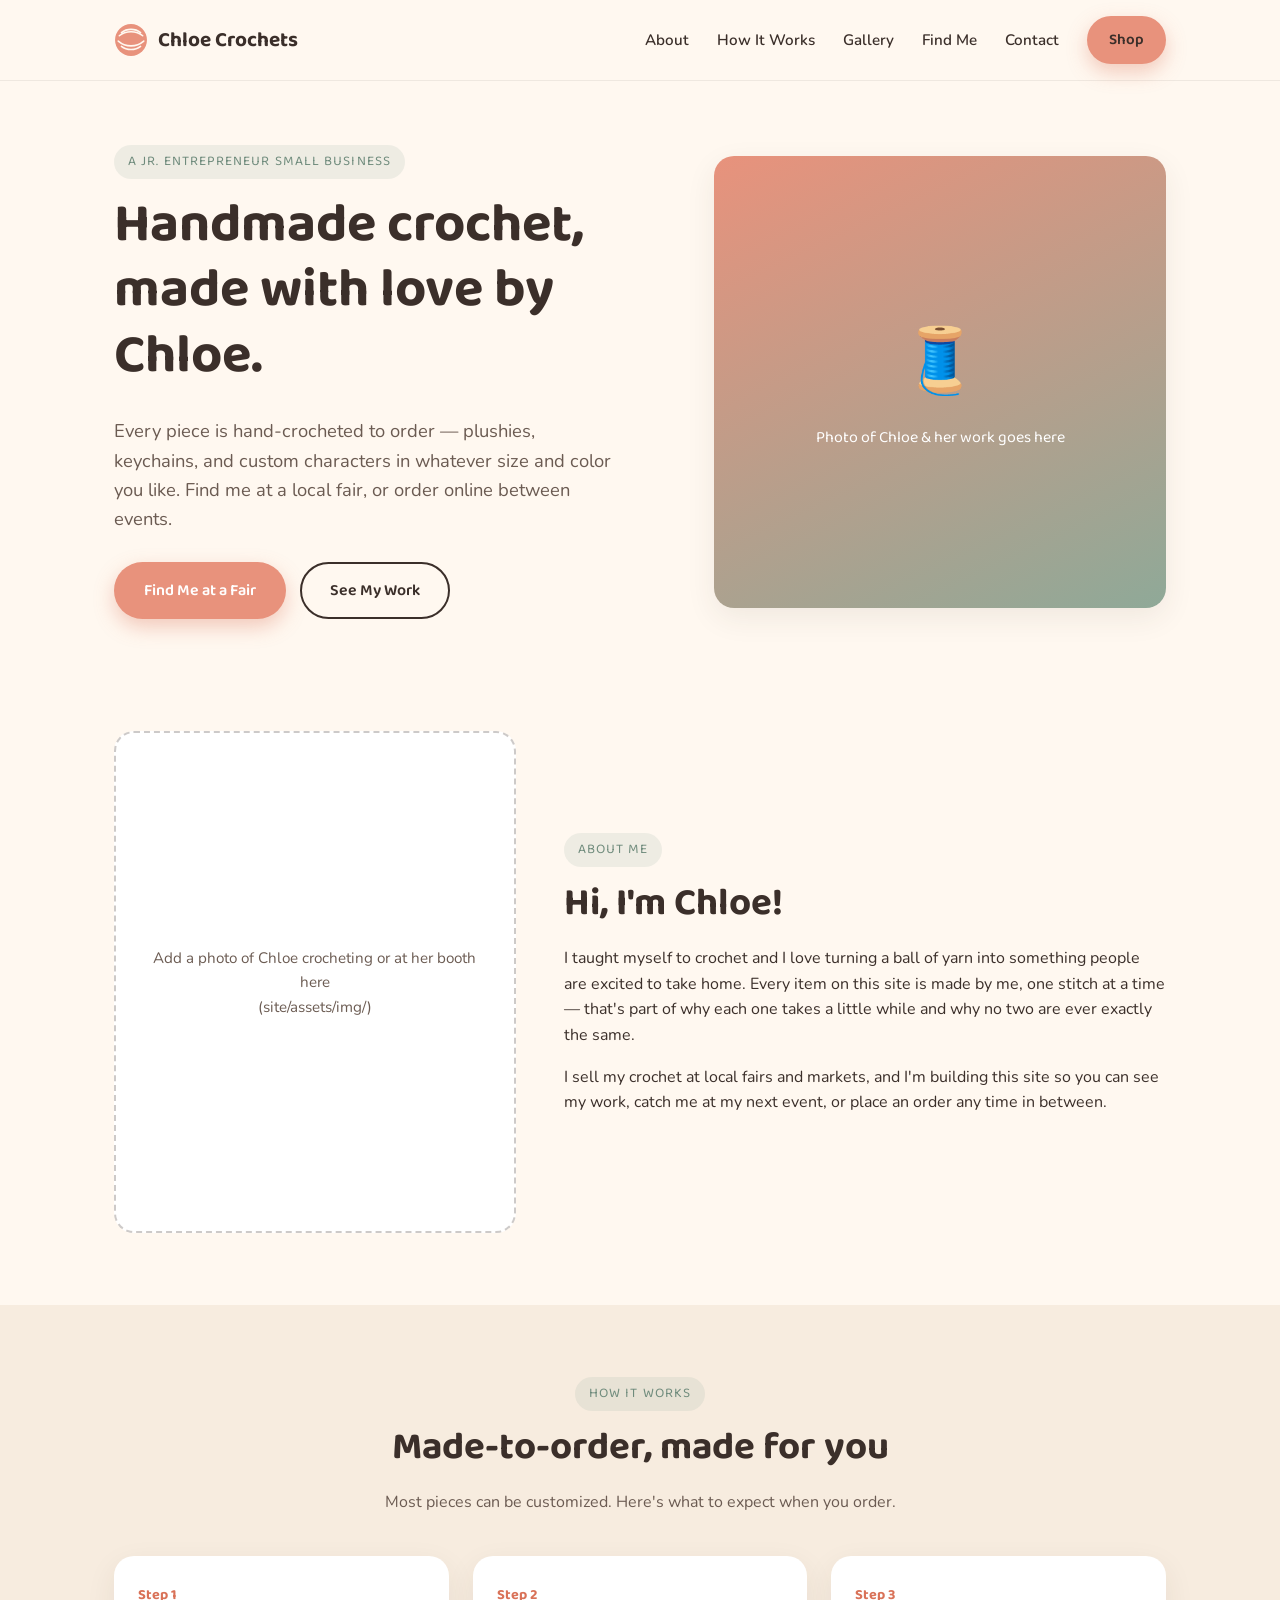
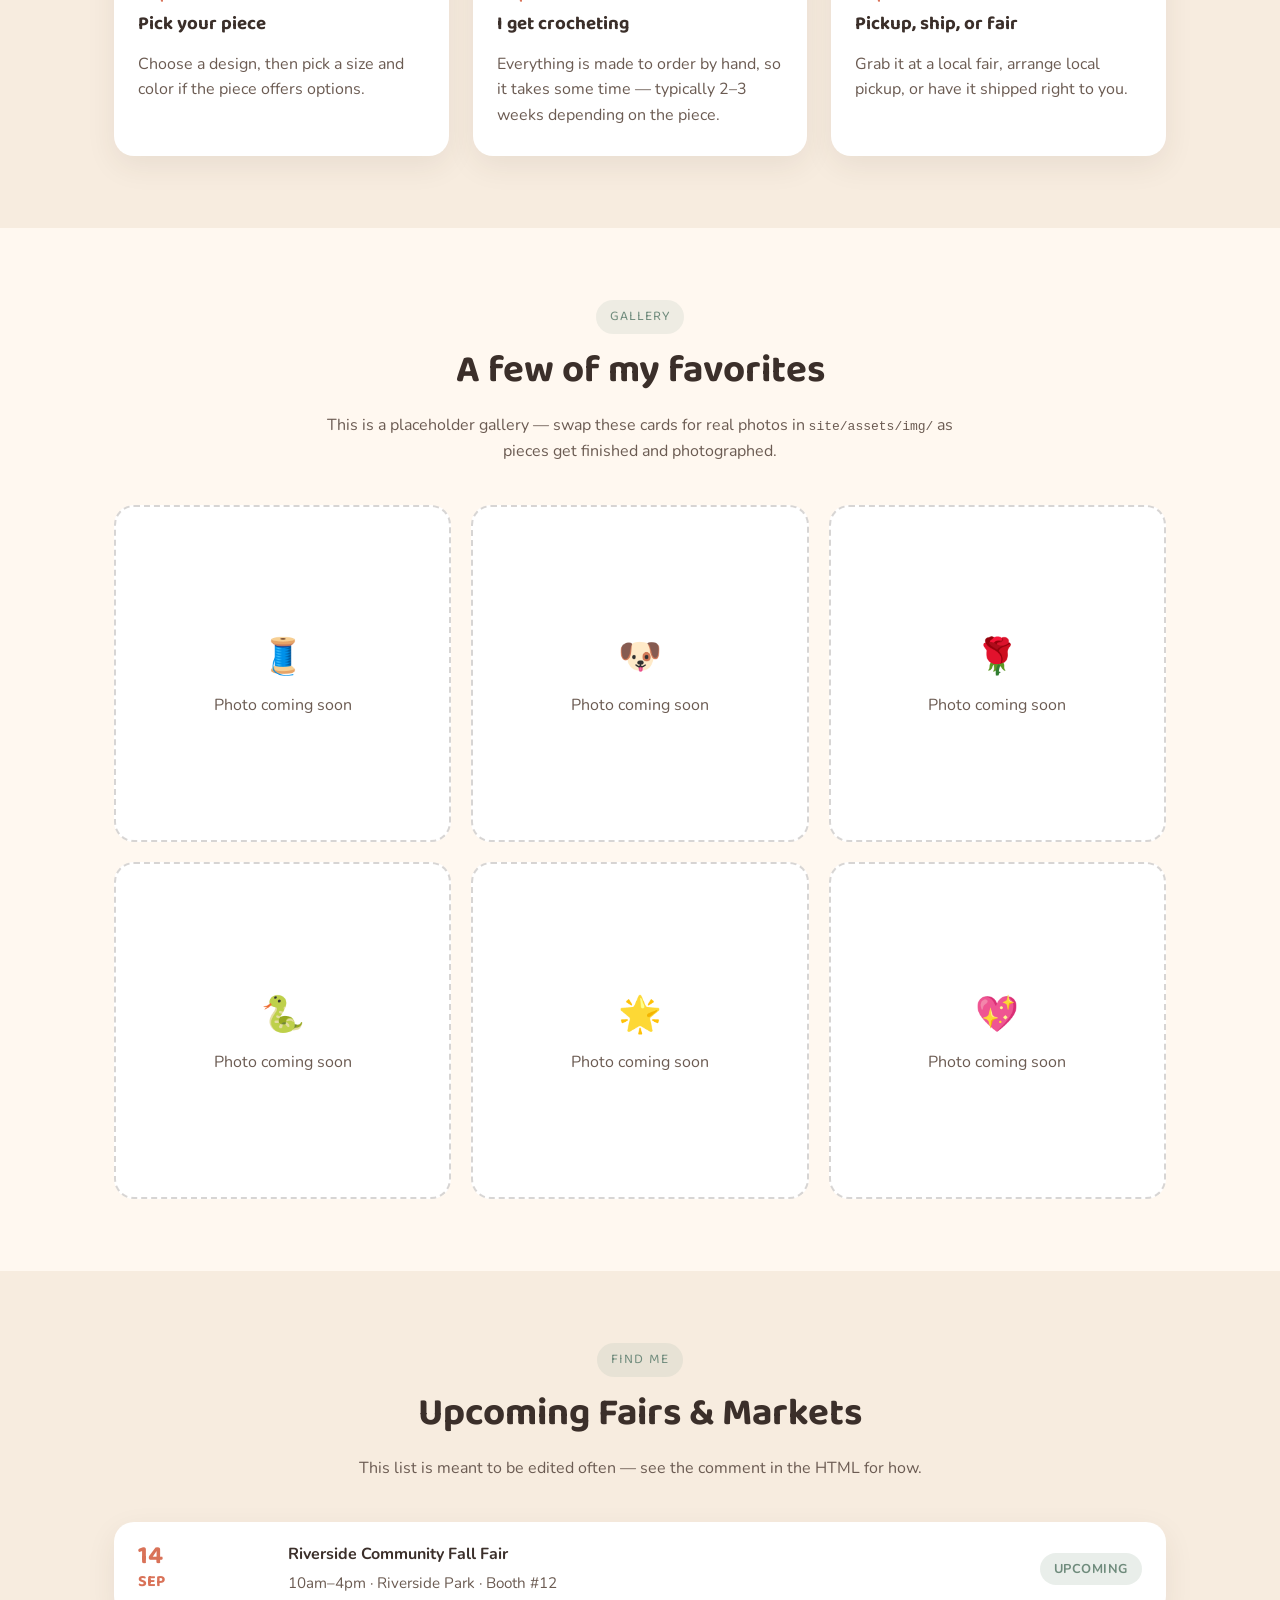
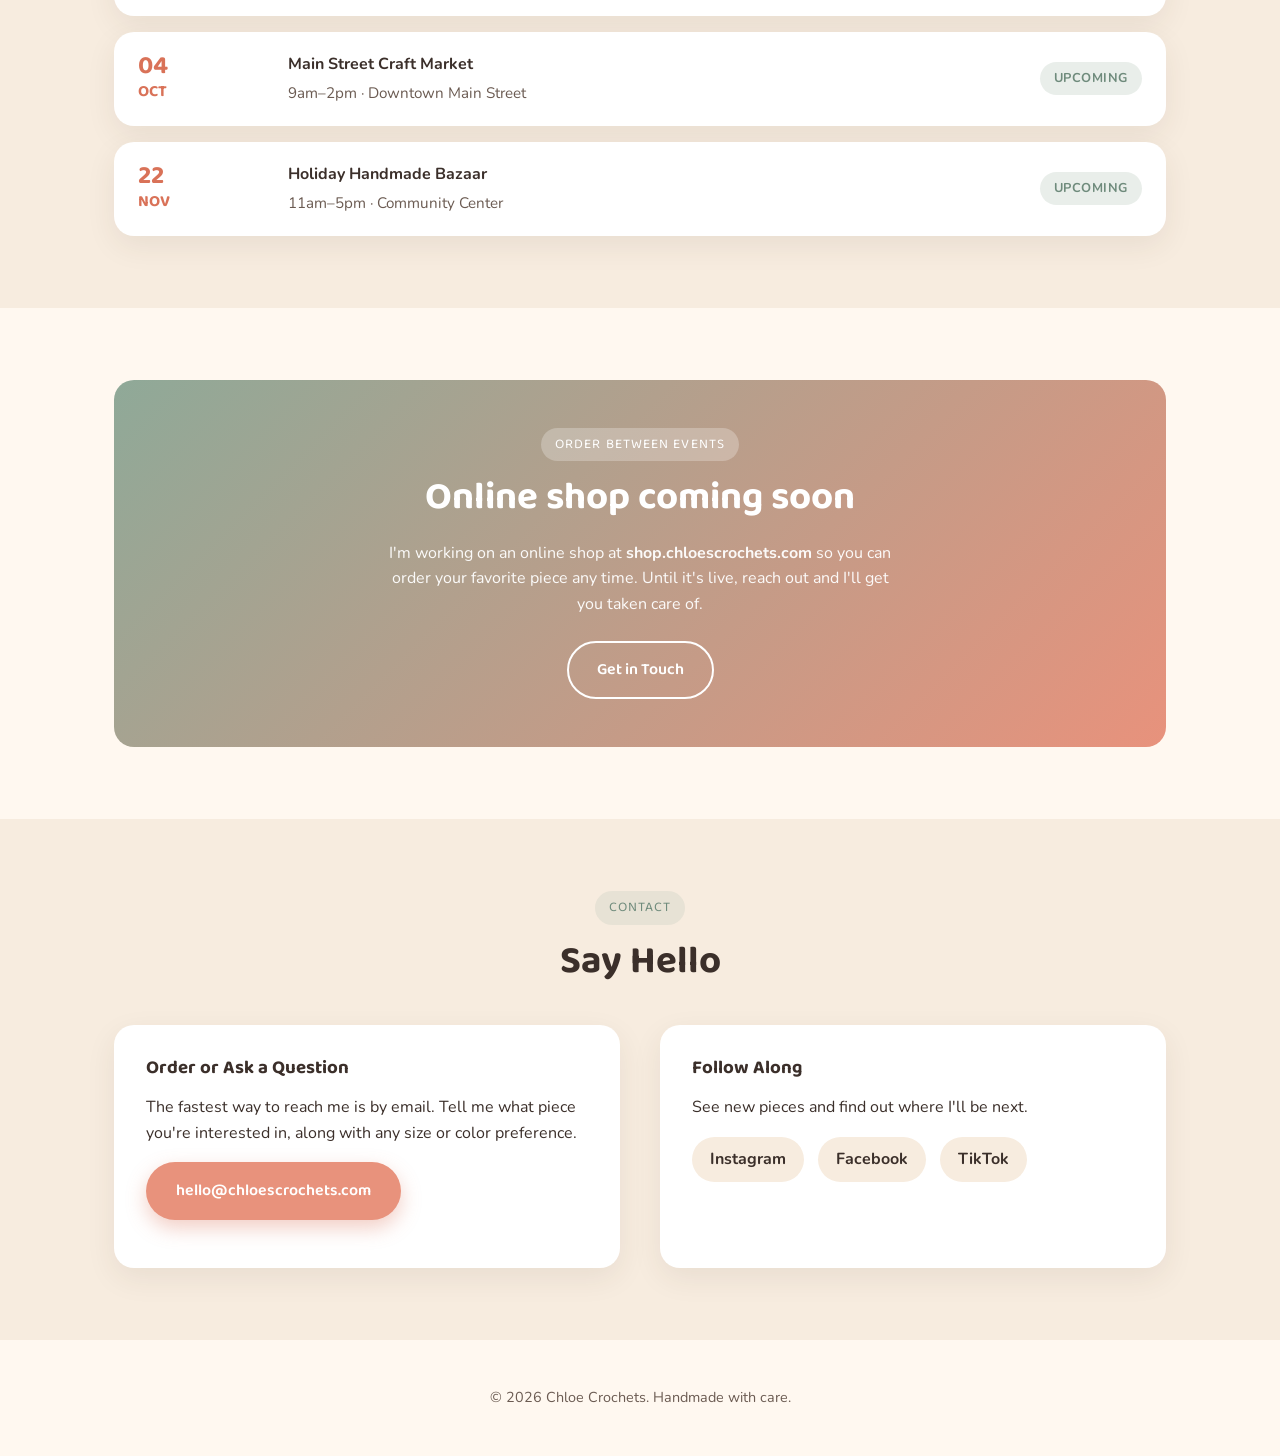
==== site/index.html @ b9eef784 "Add Day 1 static site and scaffold the Square shop sync tool - site/: static marketing/reference sit" ====
<!doctype html>
<html lang="en">
<head>
  <meta charset="UTF-8" />
  <meta name="viewport" content="width=device-width, initial-scale=1" />
  <title>Chloe Crochets — Handmade Crochet, Made to Order</title>
  <meta name="description" content="Chloe Crochets: handmade crochet plushies, keychains, and custom pieces. Find Chloe at local fairs or order between events." />
  <link rel="icon" type="image/svg+xml" href="assets/img/favicon.svg" />
  <link rel="preconnect" href="https://fonts.googleapis.com" />
  <link rel="preconnect" href="https://fonts.gstatic.com" crossorigin />
  <link href="https://fonts.googleapis.com/css2?family=Baloo+2:wght@500;700;800&family=Nunito:wght@400;600;700&display=swap" rel="stylesheet" />
  <link rel="stylesheet" href="assets/css/style.css" />
</head>
<body>

  <header class="site-header">
    <div class="container">
      <a class="brand" href="#top">
        <img src="assets/img/favicon.svg" alt="" />
        Chloe Crochets
      </a>

      <button class="nav-toggle" aria-label="Toggle menu" aria-expanded="false">&#9776;</button>

      <nav class="site-nav">
        <a href="#about">About</a>
        <a href="#how-it-works">How It Works</a>
        <a href="#gallery">Gallery</a>
        <a href="#fairs">Find Me</a>
        <a href="#contact">Contact</a>
        <!--
          SHOP LINK: once shop.chloescrochets.com is live (Square Online),
          point this at it. Until then it jumps to the "order between
          events" section below.
        -->
        <a class="btn btn--primary" href="#order">Shop</a>
      </nav>
    </div>
  </header>

  <main id="top">

    <!-- ============ HERO ============ -->
    <section class="hero">
      <div class="container">
        <div>
          <span class="eyebrow">A Jr. Entrepreneur Small Business</span>
          <h1>Handmade crochet, made with love by Chloe.</h1>
          <p class="lede">
            Every piece is hand-crocheted to order — plushies, keychains, and
            custom characters in whatever size and color you like. Find me at
            a local fair, or order online between events.
          </p>
          <div class="hero-actions">
            <a class="btn btn--primary" href="#fairs">Find Me at a Fair</a>
            <a class="btn btn--ghost" href="#gallery">See My Work</a>
          </div>
        </div>
        <div class="hero-art" aria-hidden="true">
          <div>
            <span>&#129525;</span>
            Photo of Chloe &amp; her work goes here
          </div>
        </div>
      </div>
    </section>

    <!-- ============ ABOUT ============ -->
    <section class="section" id="about">
      <div class="container about-grid">
        <div class="about-photo">
          Add a photo of Chloe crocheting or at her booth here<br />
          (site/assets/img/)
        </div>
        <div>
          <span class="eyebrow">About Me</span>
          <h2>Hi, I'm Chloe!</h2>
          <p>
            I taught myself to crochet and I love turning a ball of yarn into
            something people are excited to take home. Every item on this
            site is made by me, one stitch at a time — that's part of why
            each one takes a little while and why no two are ever exactly
            the same.
          </p>
          <p>
            I sell my crochet at local fairs and markets, and I'm building
            this site so you can see my work, catch me at my next event, or
            place an order any time in between.
          </p>
        </div>
      </div>
    </section>

    <!-- ============ HOW IT WORKS ============ -->
    <section class="section section--alt" id="how-it-works">
      <div class="container">
        <div class="section-head">
          <span class="eyebrow">How It Works</span>
          <h2>Made-to-order, made for you</h2>
          <p>Most pieces can be customized. Here's what to expect when you order.</p>
        </div>
        <div class="steps">
          <div class="step-card">
            <div class="step-num">Step 1</div>
            <h3>Pick your piece</h3>
            <p>Choose a design, then pick a size and color if the piece offers options.</p>
          </div>
          <div class="step-card">
            <div class="step-num">Step 2</div>
            <h3>I get crocheting</h3>
            <p>Everything is made to order by hand, so it takes some time — typically 2&ndash;3 weeks depending on the piece.</p>
          </div>
          <div class="step-card">
            <div class="step-num">Step 3</div>
            <h3>Pickup, ship, or fair</h3>
            <p>Grab it at a local fair, arrange local pickup, or have it shipped right to you.</p>
          </div>
        </div>
      </div>
    </section>

    <!-- ============ GALLERY ============ -->
    <section class="section" id="gallery">
      <div class="container">
        <div class="section-head">
          <span class="eyebrow">Gallery</span>
          <h2>A few of my favorites</h2>
          <p>
            This is a placeholder gallery — swap these cards for real photos in
            <code>site/assets/img/</code> as pieces get finished and photographed.
          </p>
        </div>
        <div class="gallery-grid">
          <div class="gallery-item"><span>&#129525;</span>Photo coming soon</div>
          <div class="gallery-item"><span>&#128054;</span>Photo coming soon</div>
          <div class="gallery-item"><span>&#127801;</span>Photo coming soon</div>
          <div class="gallery-item"><span>&#128013;</span>Photo coming soon</div>
          <div class="gallery-item"><span>&#127775;</span>Photo coming soon</div>
          <div class="gallery-item"><span>&#128150;</span>Photo coming soon</div>
        </div>
      </div>
    </section>

    <!-- ============ FIND ME AT A FAIR ============ -->
    <section class="section section--alt" id="fairs">
      <div class="container">
        <div class="section-head">
          <span class="eyebrow">Find Me</span>
          <h2>Upcoming Fairs &amp; Markets</h2>
          <p>This list is meant to be edited often — see the comment in the HTML for how.</p>
        </div>

        <!--
          EDITING THIS LIST: each fair is one <li class="fair-card"> block.
          Copy/paste a block to add a new fair, edit the text inside, and
          change "fair-status--upcoming" to "fair-status--past" (and the
          label text) once it's over. No build step needed — just edit and
          save this file.
        -->
        <ul class="fairs-list">
          <li class="fair-card">
            <div class="fair-date"><span class="day">14</span>SEP</div>
            <div>
              <p class="fair-name">Riverside Community Fall Fair</p>
              <p class="fair-meta">10am&ndash;4pm &middot; Riverside Park &middot; Booth #12</p>
            </div>
            <span class="fair-status fair-status--upcoming">Upcoming</span>
          </li>
          <li class="fair-card">
            <div class="fair-date"><span class="day">04</span>OCT</div>
            <div>
              <p class="fair-name">Main Street Craft Market</p>
              <p class="fair-meta">9am&ndash;2pm &middot; Downtown Main Street</p>
            </div>
            <span class="fair-status fair-status--upcoming">Upcoming</span>
          </li>
          <li class="fair-card">
            <div class="fair-date"><span class="day">22</span>NOV</div>
            <div>
              <p class="fair-name">Holiday Handmade Bazaar</p>
              <p class="fair-meta">11am&ndash;5pm &middot; Community Center</p>
            </div>
            <span class="fair-status fair-status--upcoming">Upcoming</span>
          </li>
        </ul>
      </div>
    </section>

    <!-- ============ ORDER / SHOP CTA ============ -->
    <section class="section" id="order">
      <div class="container">
        <div class="cta-banner">
          <span class="eyebrow" style="background: rgba(255,255,255,0.25); color: #fff;">Order Between Events</span>
          <h2>Online shop coming soon</h2>
          <p>
            I'm working on an online shop at
            <strong>shop.chloescrochets.com</strong> so you can order your
            favorite piece any time. Until it's live, reach out and I'll get
            you taken care of.
          </p>
          <a class="btn btn--ghost" href="#contact">Get in Touch</a>
        </div>
      </div>
    </section>

    <!-- ============ CONTACT ============ -->
    <section class="section section--alt" id="contact">
      <div class="container">
        <div class="section-head">
          <span class="eyebrow">Contact</span>
          <h2>Say Hello</h2>
        </div>
        <div class="contact-grid">
          <div class="contact-card">
            <h3>Order or Ask a Question</h3>
            <p>
              The fastest way to reach me is by email. Tell me what piece
              you're interested in, along with any size or color preference.
            </p>
            <!-- Replace with the real business email once the LLC + email are set up. -->
            <p><a class="btn btn--primary" href="mailto:hello@chloescrochets.com">hello@chloescrochets.com</a></p>
          </div>
          <div class="contact-card">
            <h3>Follow Along</h3>
            <p>See new pieces and find out where I'll be next.</p>
            <div class="social-links">
              <!-- Replace # with real profile URLs once created. -->
              <a href="#">Instagram</a>
              <a href="#">Facebook</a>
              <a href="#">TikTok</a>
            </div>
          </div>
        </div>
      </div>
    </section>

  </main>

  <footer class="site-footer">
    <div class="container">
      <p>&copy; <span data-current-year>2026</span> Chloe Crochets. Handmade with care.</p>
    </div>
  </footer>

  <script src="assets/js/main.js"></script>
</body>
</html>
---- site/assets/css/style.css ----
/* Chloe Crochets — site styles
   Palette + fonts are set once as variables below; change them there to
   re-theme the whole site. */

:root {
  --cream: #fff8f0;
  --cream-dark: #f7ecdf;
  --rose: #e8927c;
  --rose-dark: #d97258;
  --sage: #8fa998;
  --sage-dark: #6f8b7c;
  --ink: #3b2f2a;
  --ink-soft: #6b5b52;
  --white: #ffffff;
  --shadow: 0 10px 30px rgba(59, 47, 42, 0.08);
  --radius: 20px;
  --font-display: "Baloo 2", "Segoe UI", sans-serif;
  --font-body: "Nunito", "Segoe UI", sans-serif;
}

* {
  box-sizing: border-box;
}

html {
  scroll-behavior: smooth;
}

body {
  margin: 0;
  background: var(--cream);
  color: var(--ink);
  font-family: var(--font-body);
  line-height: 1.6;
}

img {
  max-width: 100%;
  display: block;
}

a {
  color: var(--rose-dark);
}

.container {
  width: 100%;
  max-width: 1100px;
  margin: 0 auto;
  padding: 0 24px;
}

h1, h2, h3 {
  font-family: var(--font-display);
  line-height: 1.2;
  margin: 0 0 0.5em;
  color: var(--ink);
}

h2 {
  font-size: clamp(1.6rem, 1.2rem + 1.6vw, 2.4rem);
}

.eyebrow {
  display: inline-block;
  font-family: var(--font-display);
  font-size: 0.85rem;
  letter-spacing: 0.08em;
  text-transform: uppercase;
  color: var(--sage-dark);
  background: rgba(143, 169, 152, 0.15);
  padding: 6px 14px;
  border-radius: 999px;
  margin-bottom: 14px;
}

.section {
  padding: 72px 0;
}

.section--alt {
  background: var(--cream-dark);
}

.section-head {
  max-width: 640px;
  margin: 0 auto 40px;
  text-align: center;
}

.section-head p {
  color: var(--ink-soft);
}

/* Buttons */

.btn {
  display: inline-flex;
  align-items: center;
  gap: 8px;
  font-family: var(--font-display);
  font-weight: 600;
  text-decoration: none;
  padding: 14px 28px;
  border-radius: 999px;
  border: 2px solid transparent;
  cursor: pointer;
  transition: transform 0.15s ease, box-shadow 0.15s ease;
}

.btn:hover {
  transform: translateY(-2px);
}

.btn--primary {
  background: var(--rose);
  color: var(--white);
  box-shadow: 0 8px 20px rgba(217, 114, 88, 0.35);
}

.btn--primary:hover {
  background: var(--rose-dark);
}

.btn--ghost {
  background: transparent;
  border-color: var(--ink);
  color: var(--ink);
}

.btn--ghost:hover {
  background: var(--ink);
  color: var(--white);
}

/* Header */

.site-header {
  position: sticky;
  top: 0;
  z-index: 50;
  background: rgba(255, 248, 240, 0.9);
  backdrop-filter: blur(6px);
  border-bottom: 1px solid rgba(59, 47, 42, 0.08);
}

.site-header .container {
  display: flex;
  align-items: center;
  justify-content: space-between;
  padding-top: 16px;
  padding-bottom: 16px;
}

.brand {
  display: flex;
  align-items: center;
  gap: 10px;
  font-family: var(--font-display);
  font-weight: 700;
  font-size: 1.3rem;
  text-decoration: none;
  color: var(--ink);
}

.brand img {
  width: 34px;
  height: 34px;
}

.nav-toggle {
  display: none;
  background: none;
  border: none;
  font-size: 1.6rem;
  cursor: pointer;
  color: var(--ink);
}

.site-nav {
  display: flex;
  align-items: center;
  gap: 28px;
}

.site-nav a {
  color: var(--ink);
  text-decoration: none;
  font-weight: 600;
  font-size: 0.95rem;
}

.site-nav a:hover {
  color: var(--rose-dark);
}

.site-nav .btn {
  padding: 10px 20px;
}

/* Hero */

.hero {
  padding: 64px 0 40px;
}

.hero .container {
  display: grid;
  grid-template-columns: 1.1fr 0.9fr;
  gap: 48px;
  align-items: center;
}

.hero h1 {
  font-size: clamp(2.2rem, 1.6rem + 2.6vw, 3.4rem);
}

.hero p.lede {
  font-size: 1.15rem;
  color: var(--ink-soft);
  max-width: 46ch;
}

.hero-actions {
  display: flex;
  flex-wrap: wrap;
  gap: 14px;
  margin-top: 28px;
}

.hero-art {
  aspect-ratio: 1 / 1;
  border-radius: var(--radius);
  background: linear-gradient(155deg, var(--rose) 0%, var(--sage) 100%);
  display: flex;
  align-items: center;
  justify-content: center;
  box-shadow: var(--shadow);
  color: var(--white);
  text-align: center;
  font-family: var(--font-display);
  padding: 24px;
}

.hero-art span {
  font-size: 4rem;
  display: block;
  margin-bottom: 8px;
}

/* About */

.about-grid {
  display: grid;
  grid-template-columns: 0.8fr 1.2fr;
  gap: 48px;
  align-items: center;
}

.about-photo {
  aspect-ratio: 4 / 5;
  border-radius: var(--radius);
  background: var(--white);
  border: 2px dashed rgba(59, 47, 42, 0.25);
  display: flex;
  align-items: center;
  justify-content: center;
  color: var(--ink-soft);
  text-align: center;
  padding: 24px;
  font-size: 0.95rem;
}

/* Steps */

.steps {
  display: grid;
  grid-template-columns: repeat(3, 1fr);
  gap: 24px;
}

.step-card {
  background: var(--white);
  border-radius: var(--radius);
  padding: 28px 24px;
  box-shadow: var(--shadow);
}

.step-card .step-num {
  font-family: var(--font-display);
  font-size: 0.9rem;
  color: var(--rose-dark);
  font-weight: 700;
  margin-bottom: 6px;
}

.step-card p {
  color: var(--ink-soft);
  margin-bottom: 0;
}

/* Gallery */

.gallery-grid {
  display: grid;
  grid-template-columns: repeat(3, 1fr);
  gap: 20px;
}

.gallery-item {
  aspect-ratio: 1 / 1;
  border-radius: var(--radius);
  background: var(--white);
  border: 2px dashed rgba(59, 47, 42, 0.2);
  display: flex;
  flex-direction: column;
  align-items: center;
  justify-content: center;
  text-align: center;
  padding: 16px;
  color: var(--ink-soft);
}

.gallery-item span {
  font-size: 2.2rem;
  margin-bottom: 8px;
}

/* Fairs */

.fairs-list {
  list-style: none;
  margin: 0;
  padding: 0;
  display: grid;
  gap: 16px;
}

.fair-card {
  background: var(--white);
  border-radius: var(--radius);
  box-shadow: var(--shadow);
  padding: 20px 24px;
  display: grid;
  grid-template-columns: 130px 1fr auto;
  gap: 20px;
  align-items: center;
}

.fair-date {
  font-family: var(--font-display);
  font-weight: 700;
  color: var(--rose-dark);
}

.fair-date .day {
  display: block;
  font-size: 1.6rem;
  line-height: 1;
}

.fair-name {
  font-weight: 700;
  margin: 0 0 4px;
}

.fair-meta {
  margin: 0;
  color: var(--ink-soft);
  font-size: 0.95rem;
}

.fair-status {
  font-size: 0.8rem;
  font-weight: 700;
  text-transform: uppercase;
  letter-spacing: 0.04em;
  padding: 6px 14px;
  border-radius: 999px;
  white-space: nowrap;
}

.fair-status--upcoming {
  background: rgba(143, 169, 152, 0.2);
  color: var(--sage-dark);
}

.fair-status--past {
  background: rgba(59, 47, 42, 0.08);
  color: var(--ink-soft);
}

/* Shop / CTA banner */

.cta-banner {
  background: linear-gradient(135deg, var(--sage) 0%, var(--rose) 100%);
  border-radius: var(--radius);
  padding: 48px;
  color: var(--white);
  text-align: center;
}

.cta-banner h2 {
  color: var(--white);
}

.cta-banner p {
  max-width: 52ch;
  margin: 0 auto 24px;
  opacity: 0.95;
}

.cta-banner .btn--ghost {
  border-color: var(--white);
  color: var(--white);
}

.cta-banner .btn--ghost:hover {
  background: var(--white);
  color: var(--ink);
}

/* Contact */

.contact-grid {
  display: grid;
  grid-template-columns: 1fr 1fr;
  gap: 40px;
}

.contact-card {
  background: var(--white);
  border-radius: var(--radius);
  box-shadow: var(--shadow);
  padding: 32px;
}

.contact-card h3 {
  margin-bottom: 12px;
}

.social-links {
  display: flex;
  gap: 14px;
  flex-wrap: wrap;
  margin-top: 16px;
}

.social-links a {
  text-decoration: none;
  font-weight: 700;
  background: var(--cream-dark);
  padding: 10px 18px;
  border-radius: 999px;
  color: var(--ink);
}

.social-links a:hover {
  background: var(--rose);
  color: var(--white);
}

/* Footer */

.site-footer {
  padding: 32px 0;
  text-align: center;
  color: var(--ink-soft);
  font-size: 0.9rem;
}

/* Responsive */

@media (max-width: 860px) {
  .hero .container,
  .about-grid,
  .contact-grid {
    grid-template-columns: 1fr;
  }

  .about-photo {
    order: -1;
    max-width: 320px;
    margin: 0 auto;
  }

  .steps,
  .gallery-grid {
    grid-template-columns: repeat(2, 1fr);
  }

  .fair-card {
    grid-template-columns: 1fr;
    text-align: left;
  }
}

@media (max-width: 640px) {
  .section {
    padding: 52px 0;
  }

  .nav-toggle {
    display: block;
  }

  .site-nav {
    position: absolute;
    top: 100%;
    left: 0;
    right: 0;
    background: var(--cream);
    flex-direction: column;
    align-items: flex-start;
    gap: 6px;
    padding: 16px 24px 24px;
    border-bottom: 1px solid rgba(59, 47, 42, 0.08);
    display: none;
  }

  .site-nav.is-open {
    display: flex;
  }

  .site-nav a {
    padding: 8px 0;
  }

  .steps,
  .gallery-grid {
    grid-template-columns: 1fr;
  }

  .cta-banner {
    padding: 32px 20px;
  }
}
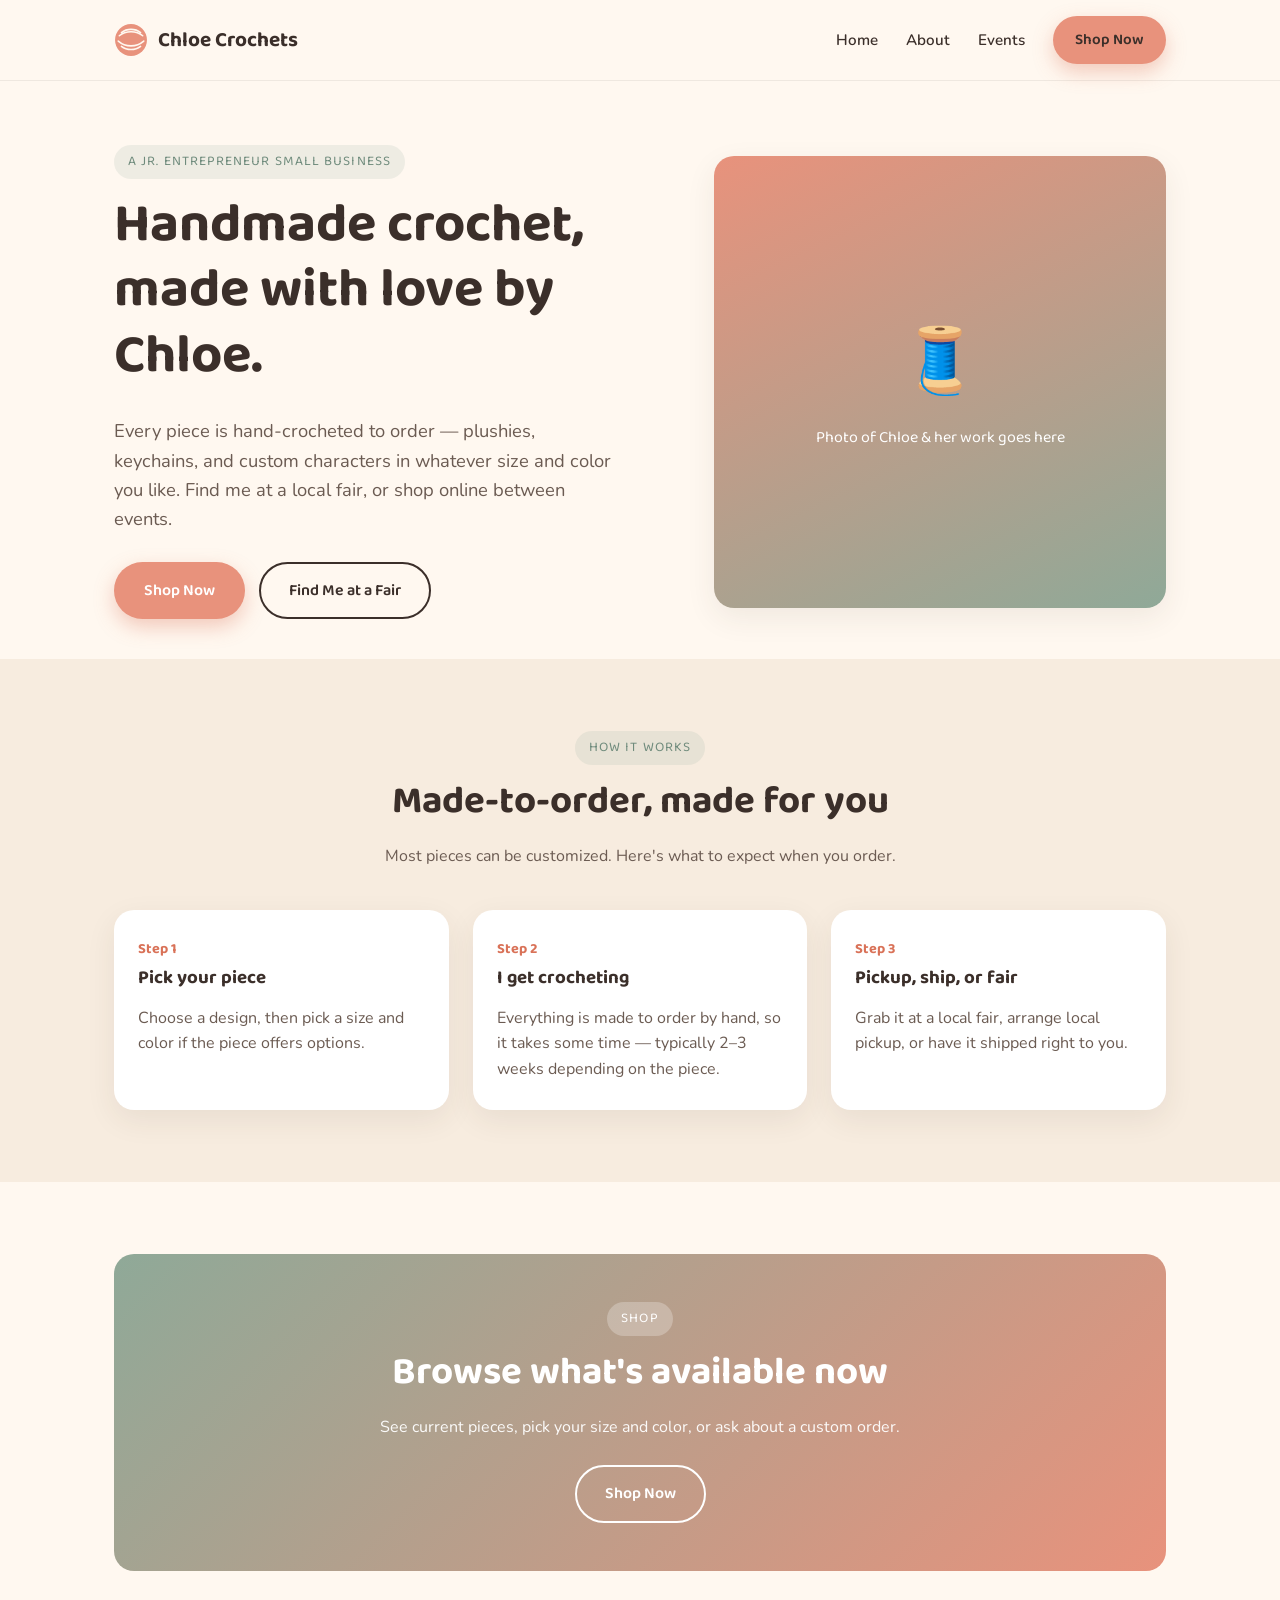
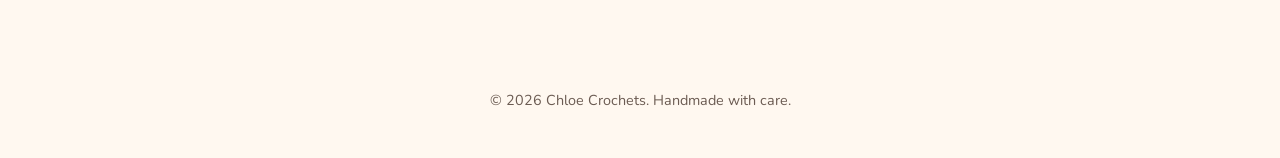
==== commit be3f059a: "Split site into pages, add DTC-style shop prototype - Nav: Home | About (+Contact) | Events | Shop N" ====
--- a/site/index.html
+++ b/site/index.html
@@ -4,7 +4,7 @@
   <meta charset="UTF-8" />
   <meta name="viewport" content="width=device-width, initial-scale=1" />
   <title>Chloe Crochets — Handmade Crochet, Made to Order</title>
-  <meta name="description" content="Chloe Crochets: handmade crochet plushies, keychains, and custom pieces. Find Chloe at local fairs or order between events." />
+  <meta name="description" content="Chloe Crochets: handmade crochet plushies, keychains, and custom pieces. Find Chloe at local fairs or shop online between events." />
   <link rel="icon" type="image/svg+xml" href="assets/img/favicon.svg" />
   <link rel="preconnect" href="https://fonts.googleapis.com" />
   <link rel="preconnect" href="https://fonts.gstatic.com" crossorigin />
@@ -15,25 +15,16 @@
 
   <header class="site-header">
     <div class="container">
-      <a class="brand" href="#top">
+      <a class="brand" href="index.html">
         <img src="assets/img/favicon.svg" alt="" />
         Chloe Crochets
       </a>
-
       <button class="nav-toggle" aria-label="Toggle menu" aria-expanded="false">&#9776;</button>
-
       <nav class="site-nav">
-        <a href="#about">About</a>
-        <a href="#how-it-works">How It Works</a>
-        <a href="#gallery">Gallery</a>
-        <a href="#fairs">Find Me</a>
-        <a href="#contact">Contact</a>
-        <!--
-          SHOP LINK: once shop.chloescrochets.com is live (Square Online),
-          point this at it. Until then it jumps to the "order between
-          events" section below.
-        -->
-        <a class="btn btn--primary" href="#order">Shop</a>
+        <a href="index.html">Home</a>
+        <a href="about.html">About</a>
+        <a href="events.html">Events</a>
+        <a class="btn btn--primary" href="shop/index.html">Shop Now</a>
       </nav>
     </div>
   </header>
@@ -49,11 +40,11 @@
           <p class="lede">
             Every piece is hand-crocheted to order — plushies, keychains, and
             custom characters in whatever size and color you like. Find me at
-            a local fair, or order online between events.
+            a local fair, or shop online between events.
           </p>
           <div class="hero-actions">
-            <a class="btn btn--primary" href="#fairs">Find Me at a Fair</a>
-            <a class="btn btn--ghost" href="#gallery">See My Work</a>
+            <a class="btn btn--primary" href="shop/index.html">Shop Now</a>
+            <a class="btn btn--ghost" href="events.html">Find Me at a Fair</a>
           </div>
         </div>
         <div class="hero-art" aria-hidden="true">
@@ -61,32 +52,6 @@
             <span>&#129525;</span>
             Photo of Chloe &amp; her work goes here
           </div>
-        </div>
-      </div>
-    </section>
-
-    <!-- ============ ABOUT ============ -->
-    <section class="section" id="about">
-      <div class="container about-grid">
-        <div class="about-photo">
-          Add a photo of Chloe crocheting or at her booth here<br />
-          (site/assets/img/)
-        </div>
-        <div>
-          <span class="eyebrow">About Me</span>
-          <h2>Hi, I'm Chloe!</h2>
-          <p>
-            I taught myself to crochet and I love turning a ball of yarn into
-            something people are excited to take home. Every item on this
-            site is made by me, one stitch at a time — that's part of why
-            each one takes a little while and why no two are ever exactly
-            the same.
-          </p>
-          <p>
-            I sell my crochet at local fairs and markets, and I'm building
-            this site so you can see my work, catch me at my next event, or
-            place an order any time in between.
-          </p>
         </div>
       </div>
     </section>
@@ -119,117 +84,14 @@
       </div>
     </section>
 
-    <!-- ============ GALLERY ============ -->
-    <section class="section" id="gallery">
-      <div class="container">
-        <div class="section-head">
-          <span class="eyebrow">Gallery</span>
-          <h2>A few of my favorites</h2>
-          <p>
-            This is a placeholder gallery — swap these cards for real photos in
-            <code>site/assets/img/</code> as pieces get finished and photographed.
-          </p>
-        </div>
-        <div class="gallery-grid">
-          <div class="gallery-item"><span>&#129525;</span>Photo coming soon</div>
-          <div class="gallery-item"><span>&#128054;</span>Photo coming soon</div>
-          <div class="gallery-item"><span>&#127801;</span>Photo coming soon</div>
-          <div class="gallery-item"><span>&#128013;</span>Photo coming soon</div>
-          <div class="gallery-item"><span>&#127775;</span>Photo coming soon</div>
-          <div class="gallery-item"><span>&#128150;</span>Photo coming soon</div>
-        </div>
-      </div>
-    </section>
-
-    <!-- ============ FIND ME AT A FAIR ============ -->
-    <section class="section section--alt" id="fairs">
-      <div class="container">
-        <div class="section-head">
-          <span class="eyebrow">Find Me</span>
-          <h2>Upcoming Fairs &amp; Markets</h2>
-          <p>This list is meant to be edited often — see the comment in the HTML for how.</p>
-        </div>
-
-        <!--
-          EDITING THIS LIST: each fair is one <li class="fair-card"> block.
-          Copy/paste a block to add a new fair, edit the text inside, and
-          change "fair-status--upcoming" to "fair-status--past" (and the
-          label text) once it's over. No build step needed — just edit and
-          save this file.
-        -->
-        <ul class="fairs-list">
-          <li class="fair-card">
-            <div class="fair-date"><span class="day">14</span>SEP</div>
-            <div>
-              <p class="fair-name">Riverside Community Fall Fair</p>
-              <p class="fair-meta">10am&ndash;4pm &middot; Riverside Park &middot; Booth #12</p>
-            </div>
-            <span class="fair-status fair-status--upcoming">Upcoming</span>
-          </li>
-          <li class="fair-card">
-            <div class="fair-date"><span class="day">04</span>OCT</div>
-            <div>
-              <p class="fair-name">Main Street Craft Market</p>
-              <p class="fair-meta">9am&ndash;2pm &middot; Downtown Main Street</p>
-            </div>
-            <span class="fair-status fair-status--upcoming">Upcoming</span>
-          </li>
-          <li class="fair-card">
-            <div class="fair-date"><span class="day">22</span>NOV</div>
-            <div>
-              <p class="fair-name">Holiday Handmade Bazaar</p>
-              <p class="fair-meta">11am&ndash;5pm &middot; Community Center</p>
-            </div>
-            <span class="fair-status fair-status--upcoming">Upcoming</span>
-          </li>
-        </ul>
-      </div>
-    </section>
-
-    <!-- ============ ORDER / SHOP CTA ============ -->
-    <section class="section" id="order">
+    <!-- ============ SHOP CTA ============ -->
+    <section class="section">
       <div class="container">
         <div class="cta-banner">
-          <span class="eyebrow" style="background: rgba(255,255,255,0.25); color: #fff;">Order Between Events</span>
-          <h2>Online shop coming soon</h2>
-          <p>
-            I'm working on an online shop at
-            <strong>shop.chloescrochets.com</strong> so you can order your
-            favorite piece any time. Until it's live, reach out and I'll get
-            you taken care of.
-          </p>
-          <a class="btn btn--ghost" href="#contact">Get in Touch</a>
-        </div>
-      </div>
-    </section>
-
-    <!-- ============ CONTACT ============ -->
-    <section class="section section--alt" id="contact">
-      <div class="container">
-        <div class="section-head">
-          <span class="eyebrow">Contact</span>
-          <h2>Say Hello</h2>
-        </div>
-        <div class="contact-grid">
-          <div class="contact-card">
-            <h3>Order or Ask a Question</h3>
-            <p>
-              The fastest way to reach me is by email. Tell me what piece
-              you're interested in, along with any size or color preference.
-            </p>
-            <!-- Replace with the real business email once the LLC + email are set up. -->
-            <p><a class="btn btn--primary" href="mailto:hello@chloescrochets.com">hello@chloescrochets.com</a></p>
-          </div>
-          <div class="contact-card">
-            <h3>Follow Along</h3>
-            <p>See new pieces and find out where I'll be next.</p>
-            <div class="social-links">
-              <!-- Replace # with real profile URLs once created. -->
-              <a href="#">Instagram</a>
-              <a href="#">Facebook</a>
-              <a href="#">TikTok</a>
-            </div>
-          </div>
+          <span class="eyebrow" style="background: rgba(255,255,255,0.25); color: #fff;">Shop</span>
+          <h2>Browse what's available now</h2>
+          <p>See current pieces, pick your size and color, or ask about a custom order.</p>
+          <a class="btn btn--ghost" href="shop/index.html">Shop Now</a>
         </div>
       </div>
     </section>
--- a/site/assets/css/style.css
+++ b/site/assets/css/style.css
@@ -14,6 +14,8 @@
   --white: #ffffff;
   --shadow: 0 10px 30px rgba(59, 47, 42, 0.08);
   --radius: 20px;
+  --radius-shop: 12px;
+  --border-hairline: 1px solid rgba(59, 47, 42, 0.12);
   --font-display: "Baloo 2", "Segoe UI", sans-serif;
   --font-body: "Nunito", "Segoe UI", sans-serif;
 }
@@ -535,3 +537,293 @@
     padding: 32px 20px;
   }
 }
+
+/* ============================================================
+   Shop — clean DTC-commercial layout (Allbirds/Warby/Away-style):
+   flat filter tags, bordered product cards, minimal PDP.
+   ============================================================ */
+
+.shop-header {
+  padding: 40px 0 24px;
+  border-bottom: var(--border-hairline);
+}
+
+.shop-header h1 {
+  margin-bottom: 6px;
+}
+
+.shop-header p {
+  color: var(--ink-soft);
+  margin: 0;
+}
+
+.shop-layout {
+  display: grid;
+  grid-template-columns: 220px 1fr;
+  gap: 40px;
+  padding: 40px 0 80px;
+  align-items: start;
+}
+
+.filters {
+  position: sticky;
+  top: 90px;
+}
+
+.filter-group {
+  margin-bottom: 28px;
+}
+
+.filter-group h3 {
+  font-family: var(--font-display);
+  font-size: 0.95rem;
+  margin-bottom: 12px;
+}
+
+.filter-tags {
+  display: flex;
+  flex-wrap: wrap;
+  gap: 8px;
+}
+
+.filter-tag {
+  display: inline-flex;
+  align-items: center;
+  gap: 6px;
+  font-size: 0.85rem;
+  font-weight: 600;
+  padding: 8px 14px;
+  border-radius: 999px;
+  border: var(--border-hairline);
+  background: var(--white);
+  color: var(--ink-soft);
+  cursor: pointer;
+  user-select: none;
+}
+
+.filter-tag:hover {
+  border-color: var(--rose);
+}
+
+.filter-tag.is-active {
+  background: var(--ink);
+  border-color: var(--ink);
+  color: var(--white);
+}
+
+.filter-reset {
+  background: none;
+  border: none;
+  padding: 0;
+  font-size: 0.85rem;
+  font-weight: 700;
+  color: var(--rose-dark);
+  cursor: pointer;
+}
+
+.product-grid {
+  display: grid;
+  grid-template-columns: repeat(3, 1fr);
+  gap: 24px;
+}
+
+.product-card {
+  display: block;
+  text-decoration: none;
+  color: inherit;
+  background: var(--white);
+  border: var(--border-hairline);
+  border-radius: var(--radius-shop);
+  overflow: hidden;
+  transition: box-shadow 0.15s ease, transform 0.15s ease, border-color 0.15s ease;
+}
+
+.product-card:hover {
+  box-shadow: var(--shadow);
+  transform: translateY(-3px);
+  border-color: rgba(59, 47, 42, 0.2);
+}
+
+.product-card__image {
+  aspect-ratio: 1 / 1;
+  background: var(--cream-dark);
+  display: flex;
+  align-items: center;
+  justify-content: center;
+  font-size: 3rem;
+}
+
+.product-card__body {
+  padding: 14px 16px 18px;
+}
+
+.product-card__name {
+  font-weight: 700;
+  font-size: 0.98rem;
+  margin: 0 0 4px;
+}
+
+.product-card__price {
+  font-family: var(--font-display);
+  font-weight: 700;
+  color: var(--ink);
+  margin: 0;
+}
+
+.product-card__meta {
+  font-size: 0.8rem;
+  color: var(--ink-soft);
+  margin: 4px 0 0;
+}
+
+.empty-state {
+  grid-column: 1 / -1;
+  text-align: center;
+  padding: 60px 20px;
+  color: var(--ink-soft);
+}
+
+/* Product detail page */
+
+.breadcrumb {
+  padding: 24px 0 0;
+  font-size: 0.85rem;
+  color: var(--ink-soft);
+}
+
+.breadcrumb a {
+  color: var(--ink-soft);
+  text-decoration: none;
+}
+
+.breadcrumb a:hover {
+  color: var(--rose-dark);
+}
+
+.pdp {
+  padding: 32px 0 80px;
+}
+
+.pdp-grid {
+  display: grid;
+  grid-template-columns: 1fr 1fr;
+  gap: 56px;
+  align-items: start;
+}
+
+.pdp-image {
+  aspect-ratio: 1 / 1;
+  background: var(--cream-dark);
+  border-radius: var(--radius-shop);
+  display: flex;
+  align-items: center;
+  justify-content: center;
+  font-size: 6rem;
+  position: sticky;
+  top: 90px;
+}
+
+.pdp-name {
+  margin-bottom: 6px;
+}
+
+.pdp-price {
+  font-family: var(--font-display);
+  font-size: 1.4rem;
+  font-weight: 700;
+  margin: 0 0 20px;
+}
+
+.pdp-description {
+  color: var(--ink-soft);
+  margin-bottom: 24px;
+}
+
+.pdp-leadtime {
+  display: inline-block;
+  font-size: 0.85rem;
+  font-weight: 700;
+  color: var(--sage-dark);
+  background: rgba(143, 169, 152, 0.15);
+  padding: 6px 14px;
+  border-radius: 999px;
+  margin-bottom: 24px;
+}
+
+.option-group {
+  margin-bottom: 24px;
+}
+
+.option-group h3 {
+  font-size: 0.9rem;
+  margin-bottom: 10px;
+}
+
+.option-pills {
+  display: flex;
+  flex-wrap: wrap;
+  gap: 8px;
+}
+
+.option-pill {
+  padding: 10px 18px;
+  border-radius: 999px;
+  border: var(--border-hairline);
+  background: var(--white);
+  font-weight: 600;
+  font-size: 0.9rem;
+  cursor: pointer;
+}
+
+.option-pill:hover {
+  border-color: var(--rose);
+}
+
+.option-pill.is-selected {
+  background: var(--ink);
+  border-color: var(--ink);
+  color: var(--white);
+}
+
+.pdp-cta {
+  width: 100%;
+  justify-content: center;
+  font-size: 1rem;
+  padding: 16px 28px;
+}
+
+.pdp-note {
+  margin-top: 14px;
+  font-size: 0.85rem;
+  color: var(--ink-soft);
+  display: none;
+}
+
+.pdp-note.is-visible {
+  display: block;
+}
+
+@media (max-width: 860px) {
+  .shop-layout {
+    grid-template-columns: 1fr;
+  }
+
+  .filters {
+    position: static;
+  }
+
+  .pdp-grid {
+    grid-template-columns: 1fr;
+    gap: 28px;
+  }
+
+  .pdp-image {
+    position: static;
+  }
+}
+
+@media (max-width: 640px) {
+  .product-grid {
+    grid-template-columns: repeat(2, 1fr);
+  }
+}
